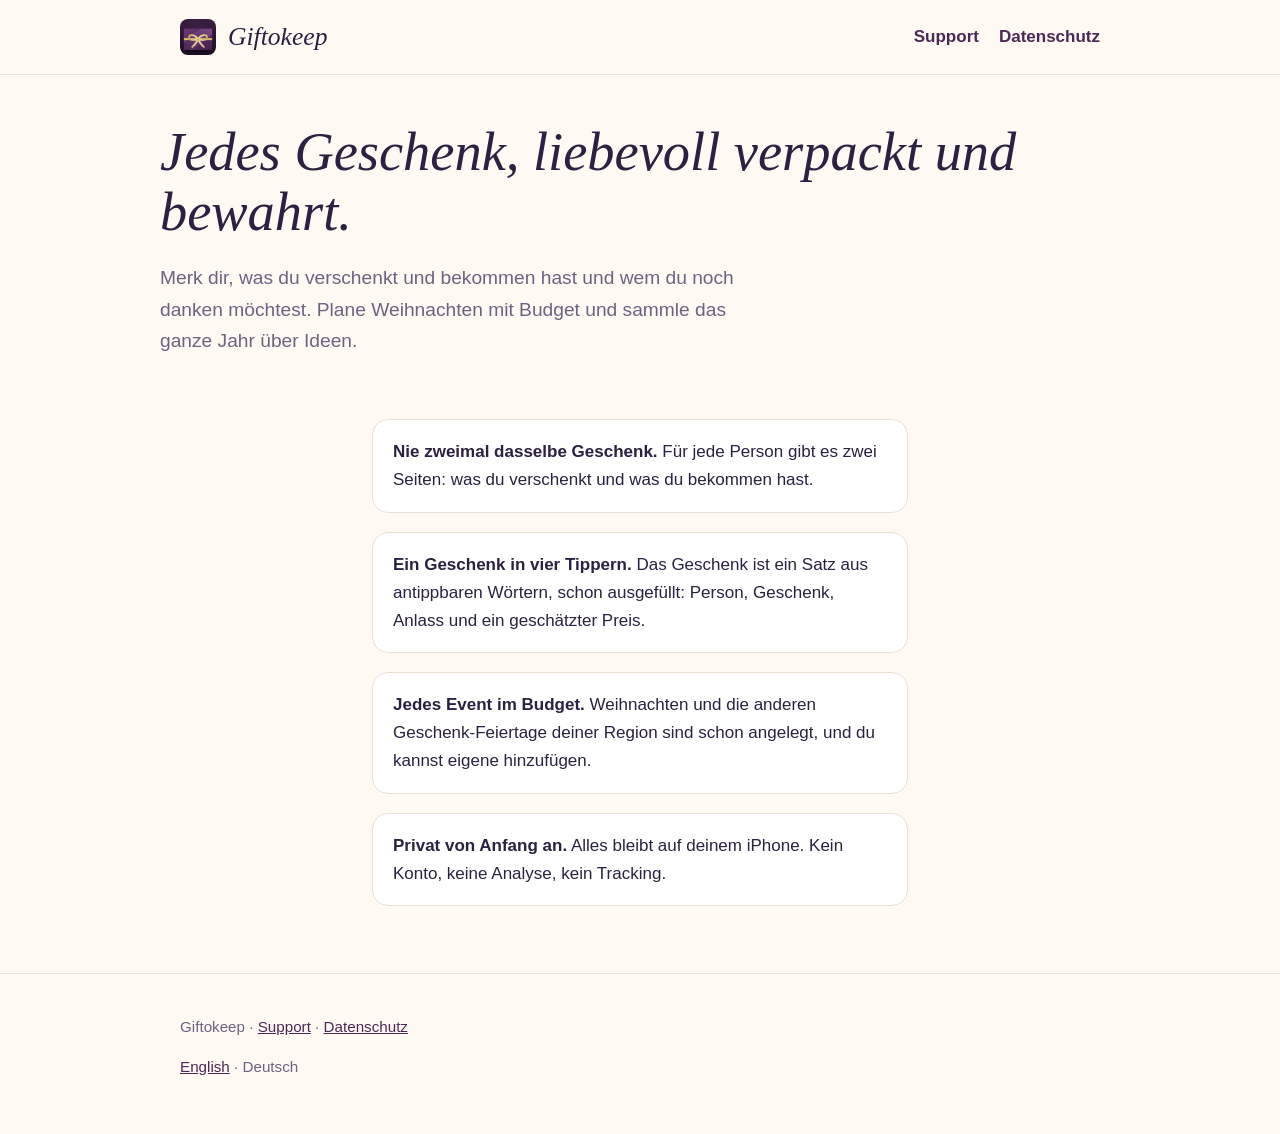
==== docs/de/index.html @ 48af9cd0 "Giftokeep site: home, support and privacy in English and German Co-Authored-By: Claude Opus 5.5 <nor" ====
<!doctype html>
<html lang="de">
<head>
<meta charset="utf-8">
<meta name="viewport" content="width=device-width, initial-scale=1">
<title>Giftokeep — Geschenke-Planer</title>
<meta name="description" content="Giftokeep merkt sich, was du verschenkt und bekommen hast und wem du noch danken musst. Plane Weihnachten mit Budget und sammle das ganze Jahr Ideen.">
<link rel="stylesheet" href="../style.css">
<link rel="alternate" hreflang="en" href="../">
</head>
<body>
<header>
  <div class="wrap">
    <img src="../img/icon.png" alt="">
    <span class="wordmark">Giftokeep</span>
    <nav><a href="support/">Support</a><a href="privacy/">Datenschutz</a></nav>
  </div>
</header>
<main>
  <div class="wrap hero">
    <h1>Jedes Geschenk, liebevoll verpackt und bewahrt.</h1>
    <p class="lede">Merk dir, was du verschenkt und bekommen hast und wem du noch danken möchtest. Plane Weihnachten mit Budget und sammle das ganze Jahr über Ideen.</p>
  </div>
  <section>
    <div class="wrap prose">
      <div class="card"><strong>Nie zweimal dasselbe Geschenk.</strong> Für jede Person gibt es zwei Seiten: was du verschenkt und was du bekommen hast.</div>
      <div class="card"><strong>Ein Geschenk in vier Tippern.</strong> Das Geschenk ist ein Satz aus antippbaren Wörtern, schon ausgefüllt: Person, Geschenk, Anlass und ein geschätzter Preis.</div>
      <div class="card"><strong>Jedes Event im Budget.</strong> Weihnachten und die anderen Geschenk-Feiertage deiner Region sind schon angelegt, und du kannst eigene hinzufügen.</div>
      <div class="card"><strong>Privat von Anfang an.</strong> Alles bleibt auf deinem iPhone. Kein Konto, keine Analyse, kein Tracking.</div>
    </div>
  </section>
</main>
<footer>
  <div class="wrap">
    <p>Giftokeep · <a href="support/">Support</a> · <a href="privacy/">Datenschutz</a></p>
    <p><a href="../" hreflang="en">English</a> · Deutsch</p>
  </div>
</footer>
</body>
</html>
---- docs/style.css ----
/* Plum washi: the app's own palette. Washi ivory ground, plum ink, gold cord accent. */
:root {
  --ground: #FFF9F3; --raise: #FFFFFF; --rule: #EADFD3;
  --ink: #2B2140; --muted: #6E6280; --brand: #4C2856; --gold: #7A5A1E;
  --measure: 36rem;
}
@media (prefers-color-scheme: dark) {
  :root { --ground: #17101A; --raise: #241A28; --rule: #3A2E40; --ink: #F3ECF4; --muted: #B6A9BC; --brand: #D6B3E0; --gold: #E9CF95; }
}
* { box-sizing: border-box; }
body { margin: 0; background: var(--ground); color: var(--ink);
  font: 17px/1.65 -apple-system, BlinkMacSystemFont, "SF Pro Text", "Helvetica Neue", sans-serif; -webkit-font-smoothing: antialiased; }
.wrap { max-width: 60rem; margin: 0 auto; padding: 0 1.25rem; }
header { border-bottom: 1px solid var(--rule); padding: 1rem 0; }
header .wrap { display: flex; align-items: center; gap: .75rem; flex-wrap: wrap; }
header img { width: 36px; height: 36px; border-radius: 8px; }
.wordmark { font-family: "Iowan Old Style", "Palatino", Georgia, serif; font-style: italic; font-size: 1.6rem; color: var(--ink); text-decoration: none; }
nav { margin-left: auto; display: flex; gap: 1.25rem; }
a { color: var(--brand); }
nav a { text-decoration: none; font-weight: 600; }
.hero { padding: 3rem 0 1.5rem; }
h1 { font-family: "Iowan Old Style", "Palatino", Georgia, serif; font-style: italic; font-weight: 400; font-size: clamp(2.2rem, 6vw, 3.4rem); line-height: 1.1; margin: 0 0 .75rem; }
h2 { font-size: 1.25rem; margin: 2.2rem 0 .5rem; }
.lede { font-size: 1.2rem; color: var(--muted); max-width: var(--measure); }
.prose { max-width: var(--measure); padding-bottom: 3rem; }
dt { font-weight: 700; margin-top: 1.4rem; }
dd { margin: .3rem 0 0; color: var(--ink); }
.card { background: var(--raise); border: 1px solid var(--rule); border-radius: 16px; padding: 1.1rem 1.25rem; margin: 1.2rem 0; }
.muted { color: var(--muted); }
footer { border-top: 1px solid var(--rule); padding: 1.5rem 0 2.5rem; color: var(--muted); font-size: .95rem; }
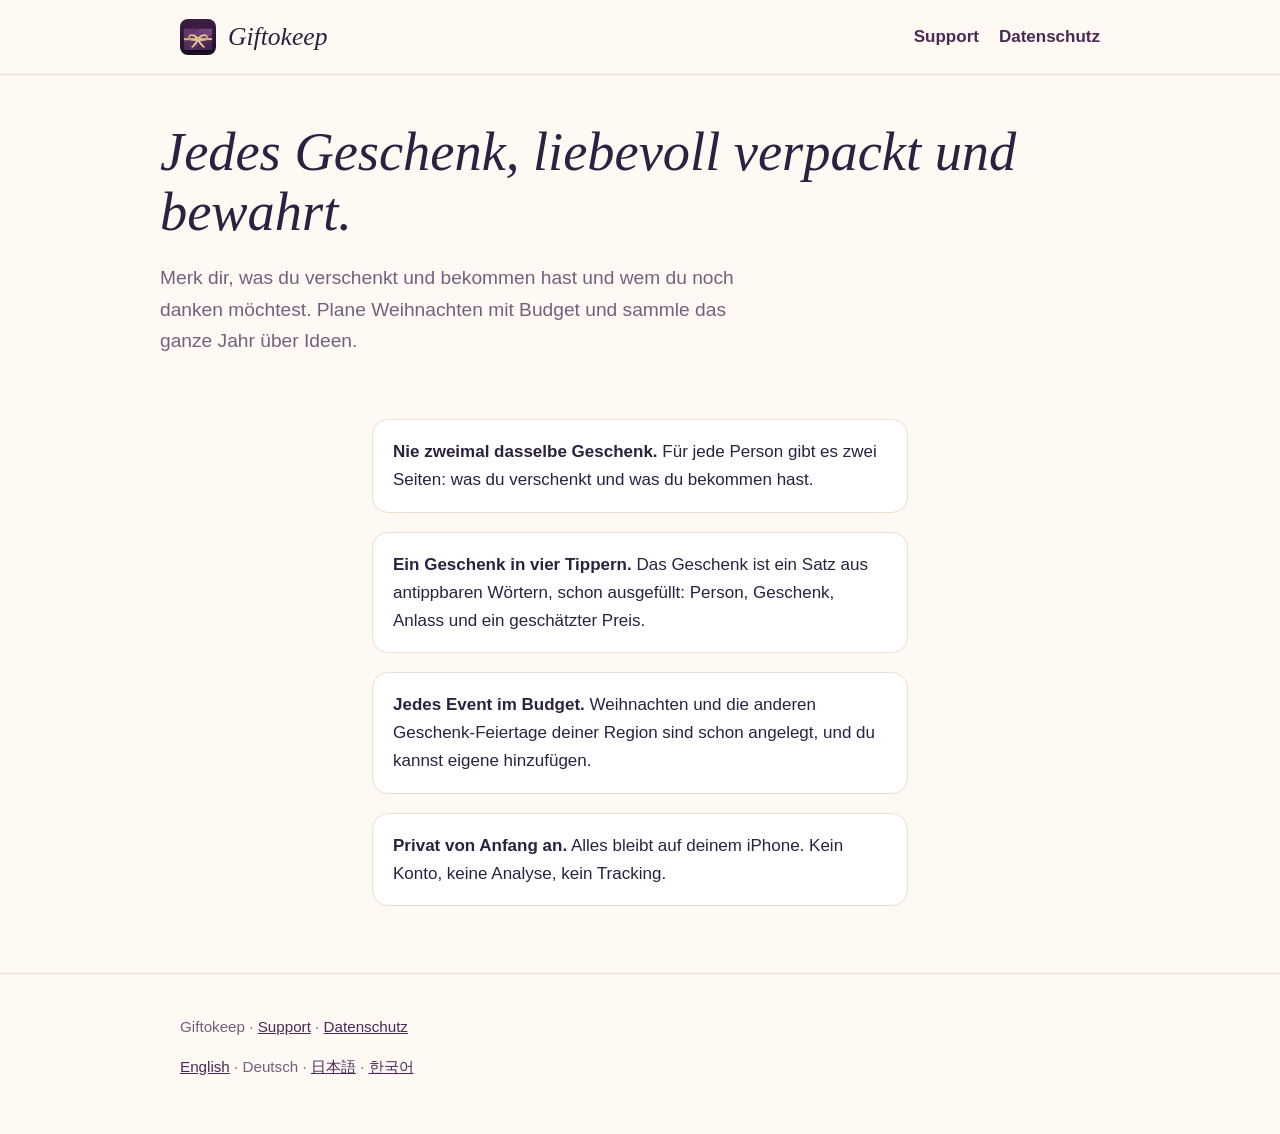
==== commit 5afe0e56: "Japanese and Korean pages; four-language footer on every page Co-Authored-By: Claude Opus 5.5 <norep" ====
--- a/docs/de/index.html
+++ b/docs/de/index.html
@@ -7,6 +7,8 @@
 <meta name="description" content="Giftokeep merkt sich, was du verschenkt und bekommen hast und wem du noch danken musst. Plane Weihnachten mit Budget und sammle das ganze Jahr Ideen.">
 <link rel="stylesheet" href="../style.css">
 <link rel="alternate" hreflang="en" href="../">
+<link rel="alternate" hreflang="ja" href="../ja/">
+<link rel="alternate" hreflang="ko" href="../ko/">
 </head>
 <body>
 <header>
@@ -33,7 +35,7 @@
 <footer>
   <div class="wrap">
     <p>Giftokeep · <a href="support/">Support</a> · <a href="privacy/">Datenschutz</a></p>
-    <p><a href="../" hreflang="en">English</a> · Deutsch</p>
+    <p><a href="../" hreflang="en">English</a> · Deutsch · <a href="../ja/" hreflang="ja">日本語</a> · <a href="../ko/" hreflang="ko">한국어</a></p>
   </div>
 </footer>
 </body>
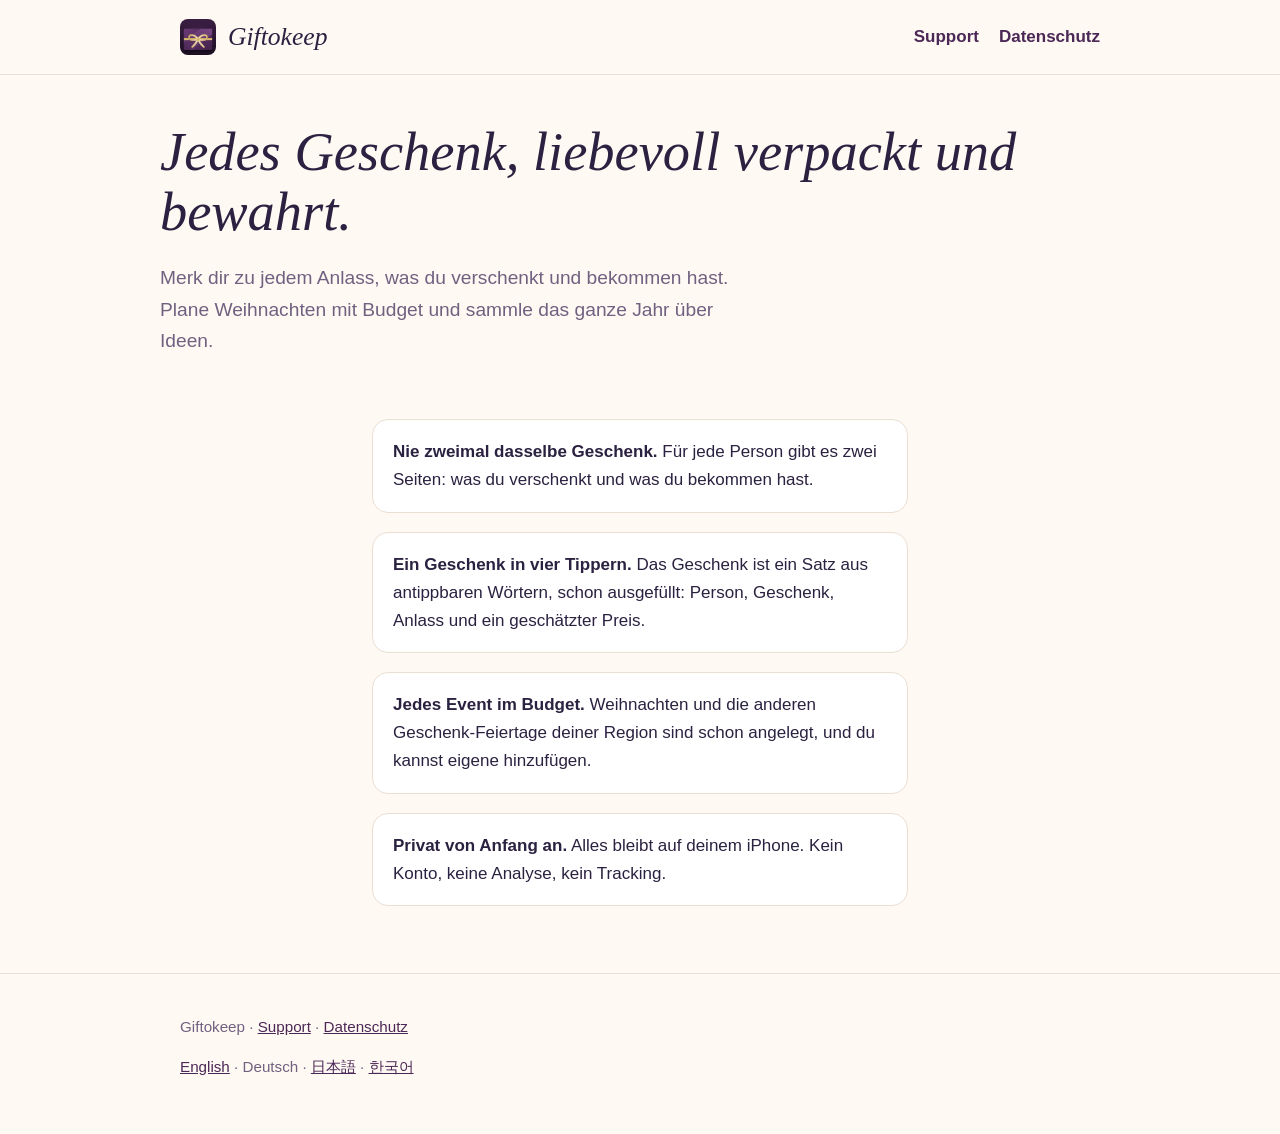
==== commit 534b520a: "Remove thank-you tracking from all pages (4 languages) Co-Authored-By: Claude Opus 5.5 <noreply@anth" ====
--- a/docs/de/index.html
+++ b/docs/de/index.html
@@ -4,7 +4,7 @@
 <meta charset="utf-8">
 <meta name="viewport" content="width=device-width, initial-scale=1">
 <title>Giftokeep — Geschenke-Planer</title>
-<meta name="description" content="Giftokeep merkt sich, was du verschenkt und bekommen hast und wem du noch danken musst. Plane Weihnachten mit Budget und sammle das ganze Jahr Ideen.">
+<meta name="description" content="Merk dir zu jedem Anlass, was du verschenkt und bekommen hast. Plane Weihnachten mit Budget und sammle das ganze Jahr über Ideen.">
 <link rel="stylesheet" href="../style.css">
 <link rel="alternate" hreflang="en" href="../">
 <link rel="alternate" hreflang="ja" href="../ja/">
@@ -21,7 +21,7 @@
 <main>
   <div class="wrap hero">
     <h1>Jedes Geschenk, liebevoll verpackt und bewahrt.</h1>
-    <p class="lede">Merk dir, was du verschenkt und bekommen hast und wem du noch danken möchtest. Plane Weihnachten mit Budget und sammle das ganze Jahr über Ideen.</p>
+    <p class="lede">Merk dir zu jedem Anlass, was du verschenkt und bekommen hast. Plane Weihnachten mit Budget und sammle das ganze Jahr über Ideen.</p>
   </div>
   <section>
     <div class="wrap prose">
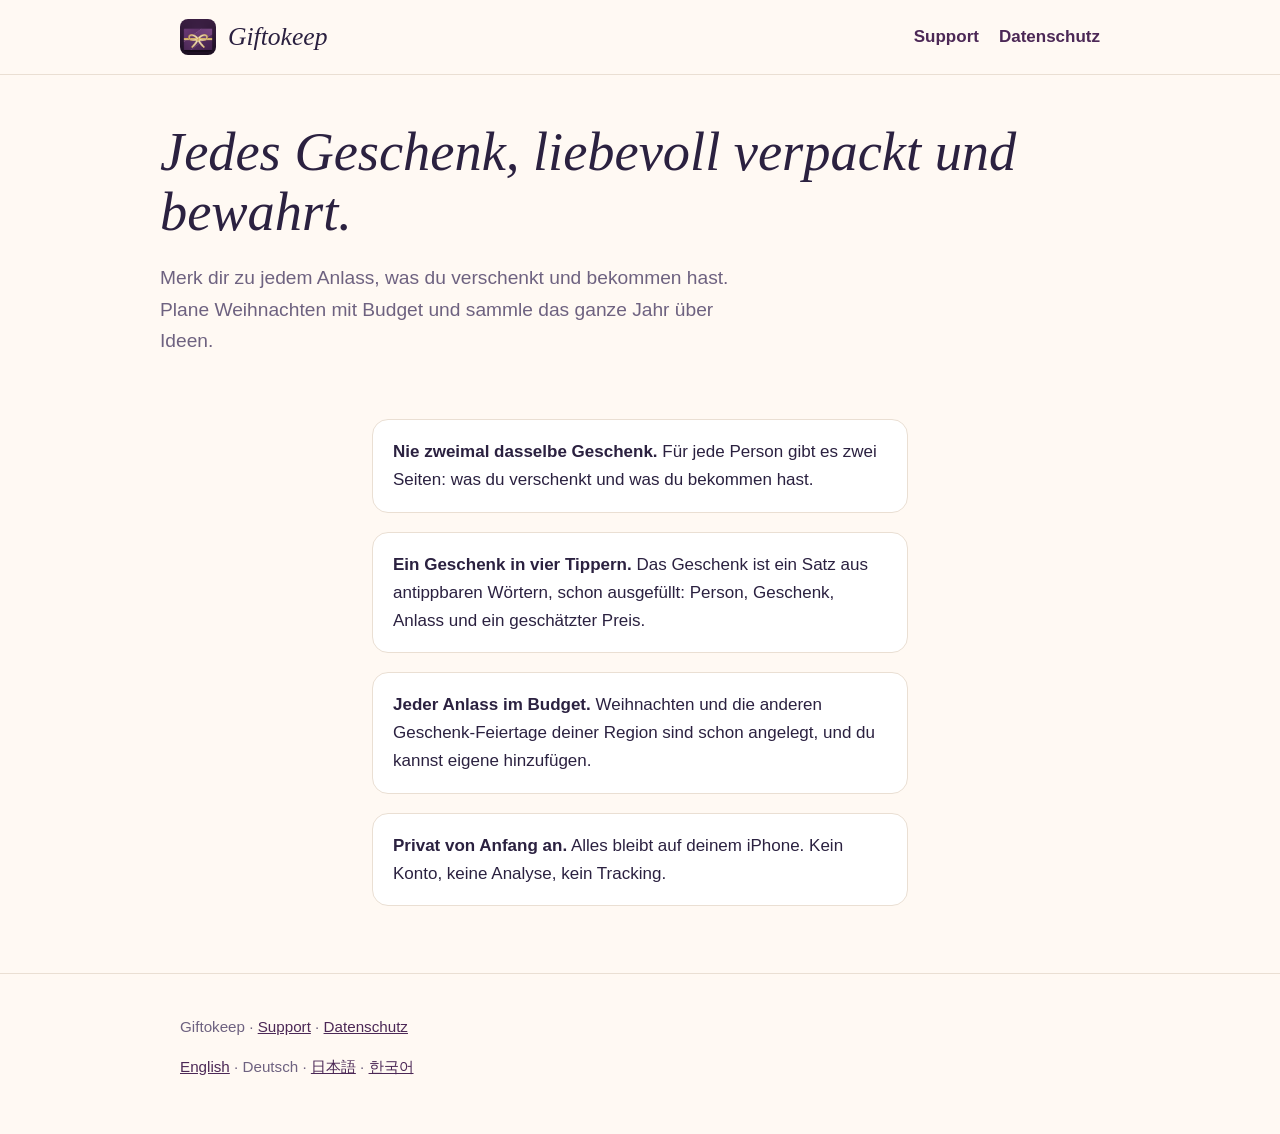
==== commit 5a52964b: "Contact picker on the privacy pages (4 languages); Events are now Occasions/Anlässe on the en/de pag" ====
--- a/docs/de/index.html
+++ b/docs/de/index.html
@@ -27,7 +27,7 @@
     <div class="wrap prose">
       <div class="card"><strong>Nie zweimal dasselbe Geschenk.</strong> Für jede Person gibt es zwei Seiten: was du verschenkt und was du bekommen hast.</div>
       <div class="card"><strong>Ein Geschenk in vier Tippern.</strong> Das Geschenk ist ein Satz aus antippbaren Wörtern, schon ausgefüllt: Person, Geschenk, Anlass und ein geschätzter Preis.</div>
-      <div class="card"><strong>Jedes Event im Budget.</strong> Weihnachten und die anderen Geschenk-Feiertage deiner Region sind schon angelegt, und du kannst eigene hinzufügen.</div>
+      <div class="card"><strong>Jeder Anlass im Budget.</strong> Weihnachten und die anderen Geschenk-Feiertage deiner Region sind schon angelegt, und du kannst eigene hinzufügen.</div>
       <div class="card"><strong>Privat von Anfang an.</strong> Alles bleibt auf deinem iPhone. Kein Konto, keine Analyse, kein Tracking.</div>
     </div>
   </section>
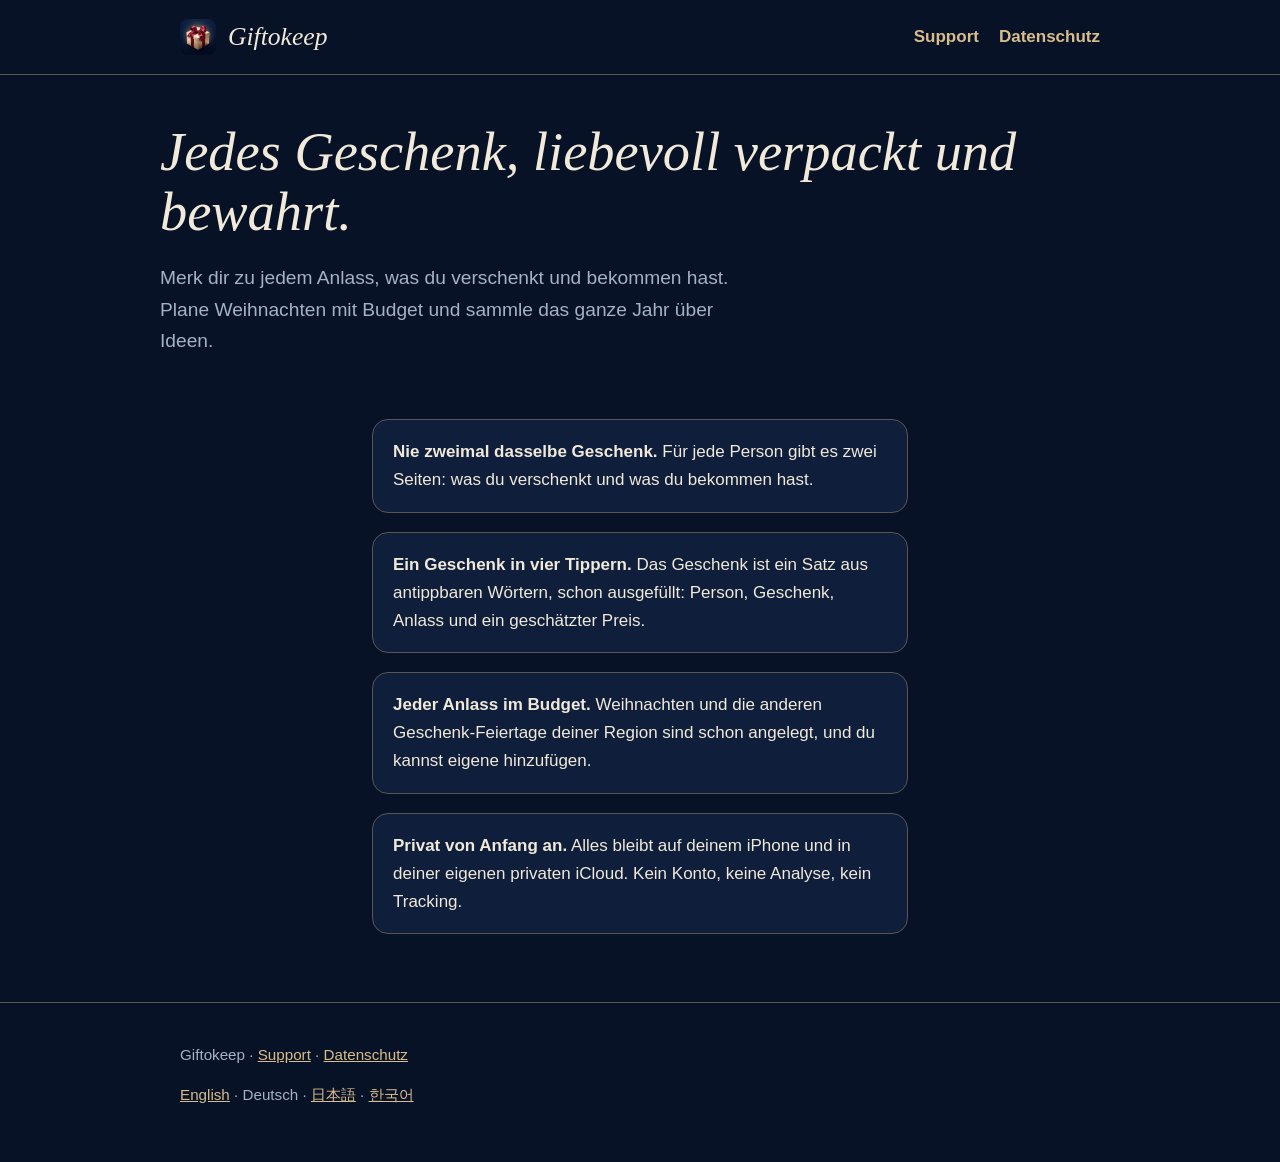
==== commit 93da15e3: "iCloud sync in 1.2: privacy, support FAQ and home card (en/de/ja/ko) Not to be published before 1.2 " ====
--- a/docs/de/index.html
+++ b/docs/de/index.html
@@ -28,7 +28,7 @@
       <div class="card"><strong>Nie zweimal dasselbe Geschenk.</strong> Für jede Person gibt es zwei Seiten: was du verschenkt und was du bekommen hast.</div>
       <div class="card"><strong>Ein Geschenk in vier Tippern.</strong> Das Geschenk ist ein Satz aus antippbaren Wörtern, schon ausgefüllt: Person, Geschenk, Anlass und ein geschätzter Preis.</div>
       <div class="card"><strong>Jeder Anlass im Budget.</strong> Weihnachten und die anderen Geschenk-Feiertage deiner Region sind schon angelegt, und du kannst eigene hinzufügen.</div>
-      <div class="card"><strong>Privat von Anfang an.</strong> Alles bleibt auf deinem iPhone. Kein Konto, keine Analyse, kein Tracking.</div>
+      <div class="card"><strong>Privat von Anfang an.</strong> Alles bleibt auf deinem iPhone und in deiner eigenen privaten iCloud. Kein Konto, keine Analyse, kein Tracking.</div>
     </div>
   </section>
 </main>
--- a/docs/style.css
+++ b/docs/style.css
@@ -1,11 +1,10 @@
-/* Plum washi: the app's own palette. Washi ivory ground, plum ink, gold cord accent. */
+/* Gilt: the app's own palette, from its icon (a gold box with a burgundy ribbon on
+   deep navy). Always dark, like the app. */
 :root {
-  --ground: #FFF9F3; --raise: #FFFFFF; --rule: #EADFD3;
-  --ink: #2B2140; --muted: #6E6280; --brand: #4C2856; --gold: #7A5A1E;
+  color-scheme: dark;
+  --ground: #071226; --raise: #0F1E3A; --rule: #5A5552;
+  --ink: #F1E9DA; --muted: #A8B1C4; --brand: #D9BC8C; --gold: #F1DDBB;
   --measure: 36rem;
-}
-@media (prefers-color-scheme: dark) {
-  :root { --ground: #17101A; --raise: #241A28; --rule: #3A2E40; --ink: #F3ECF4; --muted: #B6A9BC; --brand: #D6B3E0; --gold: #E9CF95; }
 }
 * { box-sizing: border-box; }
 body { margin: 0; background: var(--ground); color: var(--ink);
